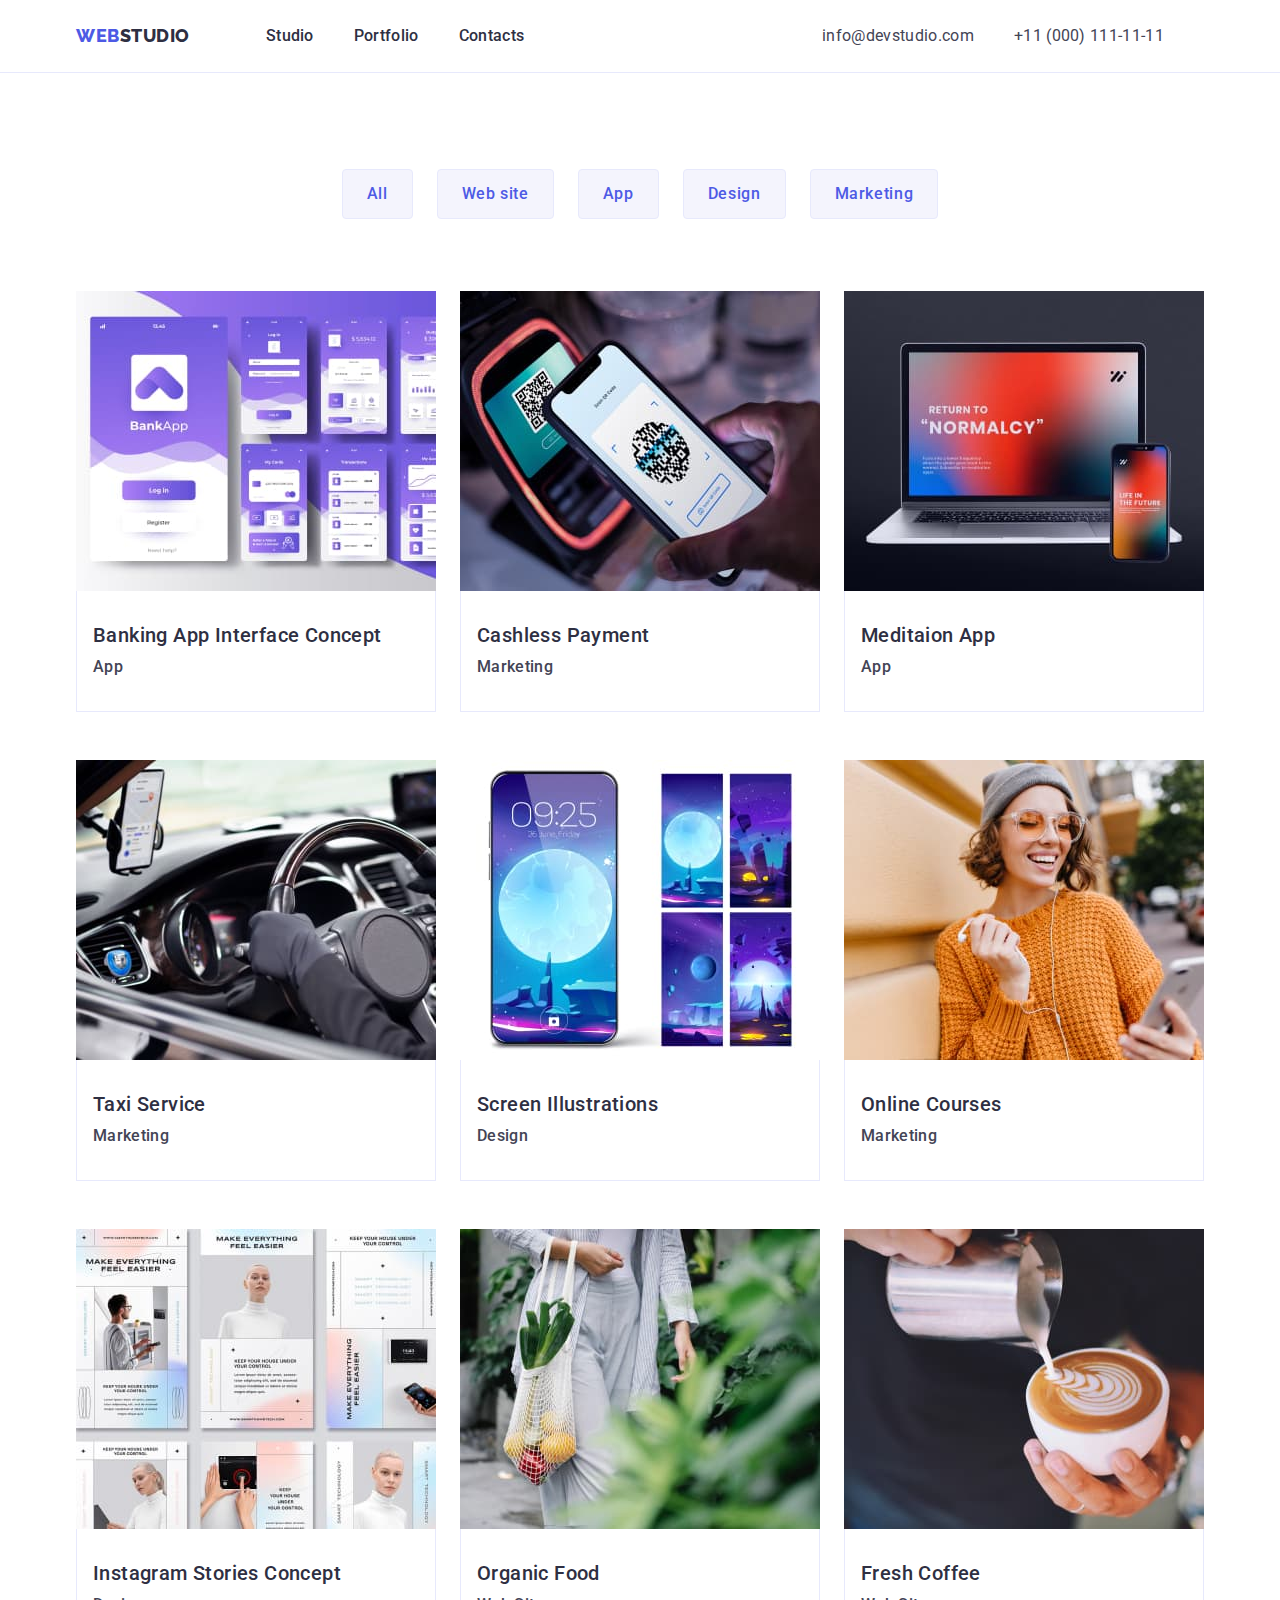
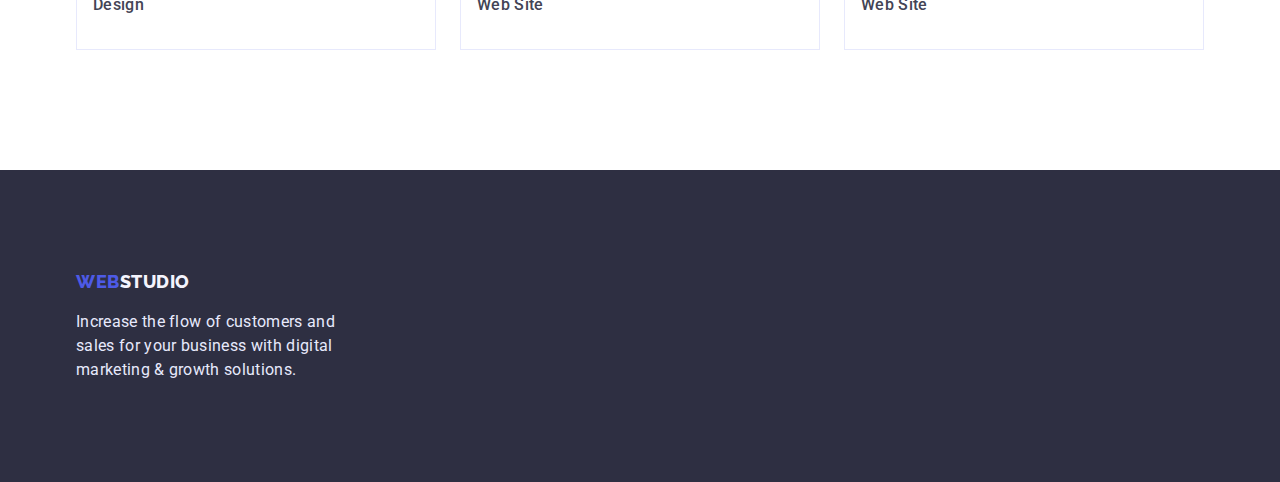
==== portfolio.html @ 035ccc24 "Initial commit" ====
<!DOCTYPE html>
<html lang="en">

<head>
  <meta charset="UTF-8" />
  <meta http-equiv="X-UA-Compatible" content="IE=edge" />
  <meta name="viewport" content="width=device-width, initial-scale=1.0" />
  <title>Portfolio</title>
  <link rel="preconnect" href="https://fonts.googleapis.com" />
  <link rel="preconnect" href="https://fonts.gstatic.com" crossorigin />
  <link href="https://fonts.googleapis.com/css2?family=Raleway:wght@800&family=Roboto:wght@400;500;700;900&display=swap"
    rel="stylesheet" />
  <link rel="stylesheet" href="https://cdn.jsdelivr.net/npm/modern-normalize@1.1.0/modern-normalize.min.css">

  <link rel="stylesheet" href="./css/styles.css" />
</head>

<body>
  <!-- HEADER -->

  <header class="page-header">
    <div class="header-container container">
      <nav class="page-nav">
        <a class="logo link" href="./index.html">Web<span class="dark-logo">Studio</span></a>
        <ul class="menu-list list">
          <li class="menu-item">
            <a class="menu-link link" href="./index.html">Studio</a>
          </li>
          <li class="menu-item">
            <a class="menu-link link" href="./portfolio.html">Portfolio</a>
          </li>
          <li class="menu-item">
            <a class="menu-link link" href="">Contacts</a>
          </li>
        </ul>
      </nav>

      <ul class="contact list">
        <li class="contact-item">
          <a class="contact-link link" href="mailto:info@devstudio.com">info@devstudio.com</a>
        </li>
        <li class="contact-item">
          <a class="contact-link link" href="tel:+110001111111">+11 (000) 111-11-11</a>
        </li>
      </ul>
    </div>
  </header>


  <!-- Our projects -->
  <main>

    <section class="main-menu">
      <div class="container">
        <h1 hidden>Our projects</h1>
        <ul class="project-list list">
          <li><button type="button" class="project-button">All</button></li>
          <li><button type="button" class="project-button">Web site</button></li>
          <li><button type="button" class="project-button">App</button>
          </li>
          <li><button type="button" class="project-button">Design</button></li>
          <li><button type="button" class="project-button">Marketing</button></li>
        </ul>

        <!-- Work examples -->

        <ul class="work-list list">
          <li class="work-item">
            <a class="work-item-link link" href=""><img class="work-example" src="./images/projects/project1.jpg"
                alt="Banking App Interface" width="360" height="300" />
              <div class="work-team-wrapper">
                <h2 class="section-subtitle">Banking App Interface Concept</h2>
                <p class="section-discription">App</p>
              </div>
            </a>
          </li>
          <li class="work-item">
            <a class="work-item-link link" href=""><img class="work-example" src="./images/projects/project2.jpg"
                alt="paying by phone" width="360" height="300" />
              <div class="work-team-wrapper">
                <h2 class="section-subtitle">Cashless Payment</h2>
                <p class="section-discription">Marketing</p>
              </div>
            </a>
          </li>
          <li class="work-item">
            <a class="work-item-link link" href=""><img class="work-example" src="./images/projects/project3.jpg"
                alt="laptop with app screen" width="360" height="300" />
              <div class="work-team-wrapper">
                <h2 class="section-subtitle">Meditaion App</h2>
                <p class="section-discription">App</p>
              </div>
            </a>
          </li>
          <li class="work-item">
            <a class="work-item-link link" href=""><img class="work-example" src="./images/projects/project4.jpg"
                alt="driver in the car" width="360" height="300" />
              <div class="work-team-wrapper">
                <h2 class="section-subtitle">Taxi Service</h2>
                <p class="section-discription">Marketing</p>
              </div>
            </a>
          </li>
          <li class="work-item">
            <a class="work-item-link link" href=""><img class="work-example" src="./images/projects/project5.jpg"
                alt="wallpapers for the phone" width="360" height="300" />
              <div class="work-team-wrapper">
                <h2 class="section-subtitle">Screen Illustrations</h2>
                <p class="section-discription">Design</p>
              </div>
            </a>
          </li>
          <li class="work-item">
            <a class="work-item-link link" href=""><img class="work-example" src="./images/projects/project6.jpg"
                alt="smiling girl with a phone" width="360" height="300" />
              <div class="work-team-wrapper">
                <h2 class="section-subtitle">Online Courses</h2>
                <p class="section-discription">Marketing</p>
              </div>
            </a>
          </li>
          <li class="work-item">
            <a class="work-item-link link" href=""><img class="work-example" src="./images/projects/project7.jpg"
                alt="wallpapers for instagram" width="360" height="300" />
              <div class="work-team-wrapper">
                <h2 class="section-subtitle">Instagram Stories Concept</h2>
                <p class="section-discription">Design</p>
              </div>
            </a>
          </li>
          <li class="work-item">
            <a class="work-item-link link" href=""><img class="work-example" src="./images/projects/project8.jpg"
                alt="legumes in the bag" width="360" height="300" />
              <div class="work-team-wrapper">
                <h2 class="section-subtitle">Organic Food</h2>
                <p class="section-discription">Web Site</p>
              </div>
            </a>
          </li>
          <li class="work-item">
            <a class="work-item-link link" href=""><img class="work-example" src="./images/projects/project9.jpg"
                alt="coffe in the cup" width="360" height="300" />
              <div class="work-team-wrapper">
                <h2 class="section-subtitle">Fresh Coffee</h2>
                <p class="section-discription">Web Site</p>
              </div>
            </a>
          </li>
        </ul>
      </div>
    </section>

  </main>
  <!-- FOOTER -->

  <footer class="footer">
    <div class="container">
      <a class="logo link" href="./index.html">Web<span class="light-logo">Studio</span></a>
      <p class="footer-discription">
        Increase the flow of customers and sales for your business with digital
        marketing & growth solutions.
      </p>
    </div>
  </footer>

</body>

</html>
---- css/styles.css ----
:root {
  /* Fonts */
  --primary-font: 'Roboto', sans-serif;
  --secondary-font: 'Raleway', sans-serif;

  /* text colors */
  --primary-text-color: #2e2f42;
  --secondary-text-color: #434455;
  --contrast-text-color: #ffffff;

  /* BG colors */
  --dark-color-theme: #e7e9fc;
  --accent-color: #4d5ae5;
  --style-color: #404bbf;
  --accent-color-second: #f4f4fd;
  --accent-color-border-8: rgba(46, 47, 66, 0.08);
  --accent-color-border-16: rgba(46, 47, 66, 0.16);
}
/* reset styles */
h1,
h2,
h3,
h4,
h5,
h6,
ul,
p {
  margin: 0;
}

img {
  display: block;
  max-width: 100%;
  height: auto;
}

.list {
  list-style: none;
  margin: 0;
  padding: 0;
}
.link {
  text-decoration: none;
}
body {
  font-family: var(--primary-font);
  color: var(--primary-text-color);
}
/* =============== COMPONENTS====================== */
.section-title {
  font-weight: 700;
  font-size: 36px;
  line-height: 1.11;
  text-align: center;
  letter-spacing: 0.02em;
  text-transform: capitalize;
  margin-bottom: 72px;
}

.section-subtitle {
  font-weight: 500;
  font-size: 20px;
  line-height: 1.2;
  letter-spacing: 0.02em;
  margin-bottom: 8px;
}
.section-discription {
  font-size: 16px;
  line-height: 1.5;
  letter-spacing: 0.02em;
  color: var(--secondary-text-color);
}

.container {
  width: 1158px;
  padding: 0 15px;
  margin: 0 auto;
}

.section {
  padding-top: 120px;
}

/*==== flexbox==== */

.header-container {
  display: flex;
  align-items: center;
  flex-direction: row;
}

.menu-list {
  display: flex;
  align-items: center;
  gap: 40px;
}

.page-nav {
  display: flex;
  flex-direction: row;
}
.contact {
  display: flex;
  flex-direction: row;
}
.contact-item {
  margin-right: 40px;
}

.benefits-list {
  display: flex;
  flex-direction: row;
  gap: 24px;
}

.team-list {
  display: flex;
  gap: 24px;
  flex-direction: row;
  justify-content: center;
  align-items: center;
}

.project-list {
  display: flex;
  flex-direction: row;

  margin-bottom: 72px;
  justify-content: center;
  gap: 24px;
}

.work-list {
  display: flex;
  flex-direction: row;
  flex-wrap: wrap;
  row-gap: 48px;
  column-gap: 24px;
}

.work-item {
  width: calc((100% - 24px * 2) / 3);
}

/* =============== /COMPONENTS====================== */
/*================= HEADER =======================*/

.page-header {
  padding-top: 24px;
  padding-bottom: 24px;
}
.page-nav {
  margin-right: auto;
}

.logo {
  font-family: var(--secondary-font);
  font-weight: 800;
  font-size: 18px;
  line-height: 1.33;
  display: flex;
  align-items: center;
  letter-spacing: 0.03em;
  text-transform: uppercase;
  color: var(--accent-color);
  margin-right: 76px;
}
.dark-logo {
  color: var(--primary-text-color);
}
.menu-link {
  font-weight: 500;
  font-size: 16px;
  line-height: 1.5;
  letter-spacing: 0.02em;
  color: var(--primary-text-color);
}

.menu-link:focus,
.menu-link:hover {
  color: var(--style-color);
}

.work-item-link {
  color: var(--primary-text-color);
  font-weight: 500;
  font-size: 20px;
  line-height: 1.2;
}

.contact-link {
  font-size: 16px;
  line-height: 1.5;
  letter-spacing: 0.02em;
  color: var(--secondary-text-color);
}
.contact-link:focus,
.contact-link:hover {
  color: var(--style-color);
}

/*==================== Hero =========================*/
.hero {
  background-color: var(--primary-text-color);
  padding: 188px 0px;
}

.main-title {
  font-weight: 700;
  font-size: 56px;
  line-height: 1.07;
  text-align: center;
  letter-spacing: 0.02em;
  color: var(--contrast-text-color);
  margin-bottom: 48px;
}

.main-menu {
  padding: 96px 0px 120px 0px;
}

.button {
  min-width: 169px;
  min-height: 56px;
  border-radius: 4px;
  padding: 16px 32px;
  font-family: var(--primary-font);
  font-weight: 500;
  font-size: 16px;
  line-height: 1.5;
  align-items: center;
  letter-spacing: 0.04em;
  color: var(--contrast-text-color);
  background: var(--accent-color);
  cursor: pointer;
  border: none;
  display: block;
  margin-right: auto;
  margin-left: auto;
}

.hero-container {
  text-align: center;
}

.button:hover,
.button:focus {
  background: var(--style-color);
}
.project-button {
  font-family: var(--primary-font);
  font-weight: 500;
  font-size: 16px;
  line-height: 1.5;
  display: flex;
  align-items: center;
  text-align: center;
  letter-spacing: 0.04em;
  color: var(--accent-color);
  background-color: var(--accent-color-second);
  cursor: pointer;
  border: 1px solid var(--dark-color-theme);
  display: block;
  padding: 12px 24px;
  border-radius: 4px;
}

.project-button:hover,
.project-button:focus {
  background: var(--style-color);
  color: var(--contrast-text-color);
}

.our-team {
  background-color: var(--accent-color-second);
  padding-bottom: 120px;
}

.work-item {
  width: 360px;
}

.work-team-wrapper {
  border: 1px solid var(--dark-color-theme);
  border-top: none;
  padding: 32px 16px;
}

.team-members-wrapper {
  padding: 32px 16px;
  text-align: center;
  background: var(--contrast-text-color);
  box-shadow: 0px 1px 6px var(--accent-color-border-8),
    0px 1px 1px var(--accent-color-border-16),
    0px 2px 1px var(--accent-color-border-8);
  border-radius: 0px 0px 4px 4p;
  width: 264px;
}

.page-header {
  border: 1px solid var(--dark-color-theme);
  border-top: none;
  border-right: none;
  border-left: none;
}

.work {
  padding-bottom: 120px;
}

/* footer */
.footer-discription {
  font-size: 16px;
  line-height: 1.5;
  letter-spacing: 0.02em;
  color: var(--dark-color-theme);
  margin-top: 16px;
  width: 264px;
}
.light-logo {
  color: var(--accent-color-second);
}
.footer {
  background-color: var(--primary-text-color);
  padding-top: 100px;
  padding-bottom: 100px;
}
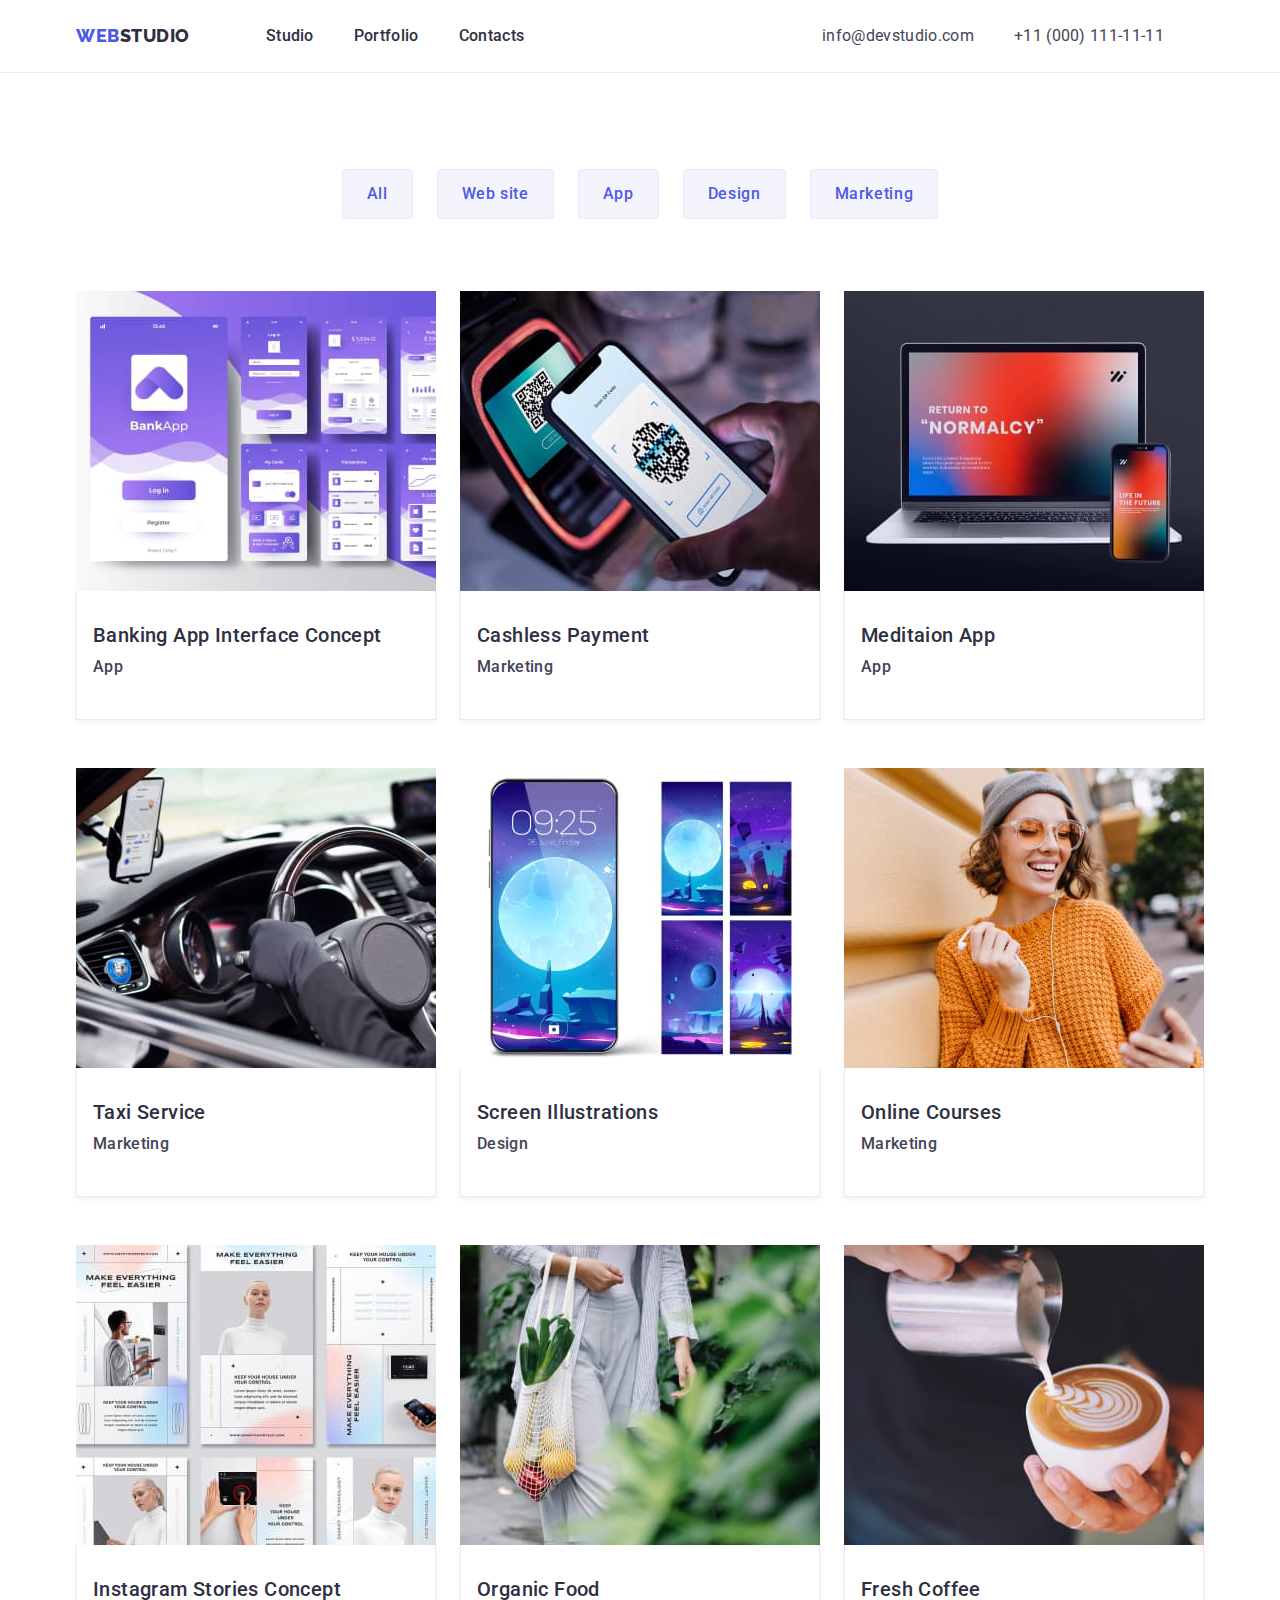
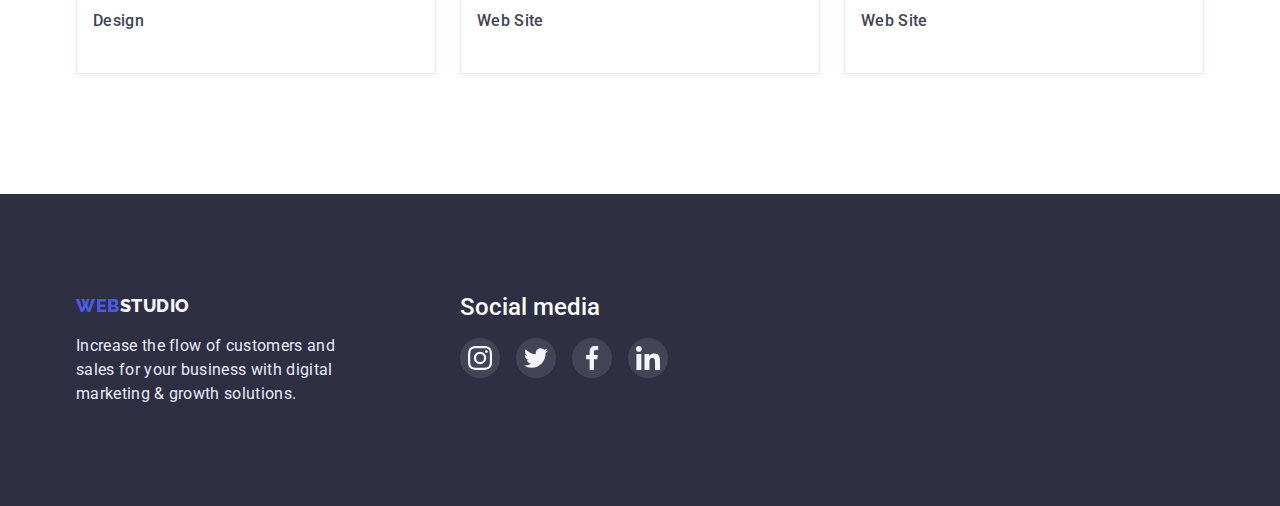
==== commit 3713aaa0: "full" ====
--- a/portfolio.html
+++ b/portfolio.html
@@ -154,13 +154,53 @@
   <!-- FOOTER -->
 
   <footer class="footer">
-    <div class="container">
-      <a class="logo link" href="./index.html">Web<span class="light-logo">Studio</span></a>
-      <p class="footer-discription">
-        Increase the flow of customers and sales for your business with digital
-        marketing & growth solutions.
-      </p>
+    <div class="footer-container">
+      <div class="footer-logo-part">
+        <a class="logo link" href="./index.html">Web<span class="light-logo">Studio</span></a>
+        <p class="footer-discription">
+          Increase the flow of customers and sales for your business with digital
+          marketing & growth solutions.
+        </p>
+      </div>
+      <div class="social-media">
+        <h2 class="footer-title">Social media</h2>
+        <ul class="footer-social list">
+          <li class="social-item">
+            <a class="footer-social-link" href="https://instagram.com" rel="noopener noreferrer"
+              aria-label="instagram link">
+              <svg class="footer-social-sgv" width="24" height="24">
+                <use href="./images/icons.svg#icon-instagram"></use>
+              </svg>
+            </a>
+          </li>
+          <li class="social-item">
+            <a class="footer-social-link" href="https://twitter.com" rel="noopener noreferrer"
+              aria-label="twitter link">
+              <svg class="footer-social-svg" width="24" height="24">
+                <use href="./images/icons.svg#icon-twitter"></use>
+              </svg>
+            </a>
+          </li>
+          <li class="social-item">
+            <a class="footer-social-link" href="https://facebook.com" rel="noopener noreferrer"
+              aria-label="facebook link">
+              <svg class="footer-social-svg" width="24" height="24">
+                <use href="./images/icons.svg#icon-facebook"></use>
+              </svg>
+            </a>
+          </li>
+          <li class="social-item">
+            <a class="footer-social-link" href="https://linkedin.com/" rel="noopener noreferrer"
+              aria-label="linkedin link">
+              <svg class="footer-social-svg" width="24" height="24">
+                <use href="./images/icons.svg#icon-linkedin"></use>
+              </svg>
+            </a>
+          </li>
+        </ul>
+      </div>
     </div>
+
   </footer>
 
 </body>
--- a/css/styles.css
+++ b/css/styles.css
@@ -15,6 +15,10 @@
   --accent-color-second: #f4f4fd;
   --accent-color-border-8: rgba(46, 47, 66, 0.08);
   --accent-color-border-16: rgba(46, 47, 66, 0.16);
+  --accent-color-border-70: rgba(46, 47, 66, 0.7);
+  --icons-color: #8e8f99;
+  --icons-color2: #31d0aa;
+  --icons-color3: rgba(255, 255, 255, 0.1);
 }
 /* reset styles */
 h1,
@@ -69,6 +73,7 @@
   line-height: 1.5;
   letter-spacing: 0.02em;
   color: var(--secondary-text-color);
+  margin-bottom: 8px;
 }
 
 .container {
@@ -203,6 +208,17 @@
 .hero {
   background-color: var(--primary-text-color);
   padding: 188px 0px;
+  background-image: linear-gradient(
+      var(--accent-color-border-70),
+      var(--accent-color-border-70)
+    ),
+    url(../images/hero/hero.jpg);
+
+  background-repeat: no-repeat;
+  background-position: center;
+  max-width: 1440px;
+  margin-left: auto;
+  margin-right: auto;
 }
 
 .main-title {
@@ -269,6 +285,9 @@
 .project-button:focus {
   background: var(--style-color);
   color: var(--contrast-text-color);
+  box-shadow: 0px 3px 1px rgba(0, 0, 0, 0.1), 0px 2px 1px rgba(0, 0, 0, 0.08),
+    0px 2px 2px rgba(0, 0, 0, 0.12);
+  border-radius: 4px;
 }
 
 .our-team {
@@ -284,6 +303,15 @@
   border: 1px solid var(--dark-color-theme);
   border-top: none;
   padding: 32px 16px;
+  box-shadow: 0px 1px 6px var(--accent-color-border-8);
+}
+
+.work-team-wrapper:hover,
+.work-team-wrapper:focus {
+  border: 1px solid var(--accent-color-second);
+  box-shadow: 0px 1px 6px var(--accent-color-border-8),
+    0px 1px 1px var(--accent-color-border-16),
+    0px 2px 1px var(--accent-color-border-8);
 }
 
 .team-members-wrapper {
@@ -306,6 +334,84 @@
 
 .work {
   padding-bottom: 120px;
+  /* align-items: center; */
+  /* justify-content: center; */
+}
+.socials {
+  display: flex;
+  gap: 24px;
+  align-items: center;
+  justify-content: center;
+}
+/* 
+.social-icon {
+  fill: var(--accent-color);
+} */
+.social-link:hover,
+.social-link:focus {
+  background-color: var(--style-color);
+}
+
+.social-link {
+  display: flex;
+  align-items: center;
+  justify-content: center;
+  width: 40px;
+  height: 40px;
+
+  background-color: var(--accent-color);
+  border-radius: 50%;
+}
+.benefits-icons {
+  display: flex;
+  justify-content: center;
+  align-items: center;
+  background: var(--accent-color-second);
+  border-radius: 4px;
+  height: 112px;
+  margin-bottom: 8px;
+}
+
+.customers {
+  padding-top: 130px;
+  padding-bottom: 120px;
+}
+.customers-title {
+  font-weight: 700;
+  font-size: 36px;
+  line-height: calc(40 / 36);
+  margin-bottom: 72px;
+  text-align: center;
+  letter-spacing: 0.02em;
+  color: var(--primary-text-color);
+}
+.customer-list {
+  display: flex;
+  justify-content: space-between;
+}
+.customers-link {
+  display: flex;
+  width: 168px;
+  height: 88px;
+  justify-content: center;
+  align-items: center;
+  color: var(--icons-color);
+  box-sizing: border-box;
+  border: 2px solid var(--icons-color);
+  border-radius: 4px;
+}
+.customers-link:hover,
+.customers-link:focus {
+  color: var(--style-color);
+  border: 1px solid var(--style-color);
+}
+.customers-svg:hover,
+.customers-svg:focus {
+  fill: var(--style-color);
+}
+
+.customers-svg {
+  color: var(--style-color);
 }
 
 /* footer */
@@ -325,3 +431,42 @@
   padding-top: 100px;
   padding-bottom: 100px;
 }
+.footer-container {
+  display: flex;
+  flex-wrap: nowrap;
+  width: 1158px;
+  padding: 0 15px;
+  margin: 0 auto;
+}
+.footer-title {
+  color: var(--contrast-text-color);
+  margin-bottom: 16px;
+  font-weight: 500;
+}
+.social-media {
+  display: flex;
+  flex-wrap: wrap;
+  height: 80px;
+  margin-left: 120px;
+  padding-right: 707px;
+}
+.footer-social-link {
+  display: flex;
+  align-items: center;
+  justify-content: center;
+  width: 40px;
+  height: 40px;
+
+  background-color: var(--icons-color3);
+  border-radius: 50%;
+}
+.footer-social-link:hover,
+.footer-social-linbk:focus {
+  background-color: var(--icons-color2);
+}
+.footer-social {
+  display: flex;
+  justify-content: center;
+  align-items: center;
+  gap: 16px;
+}
